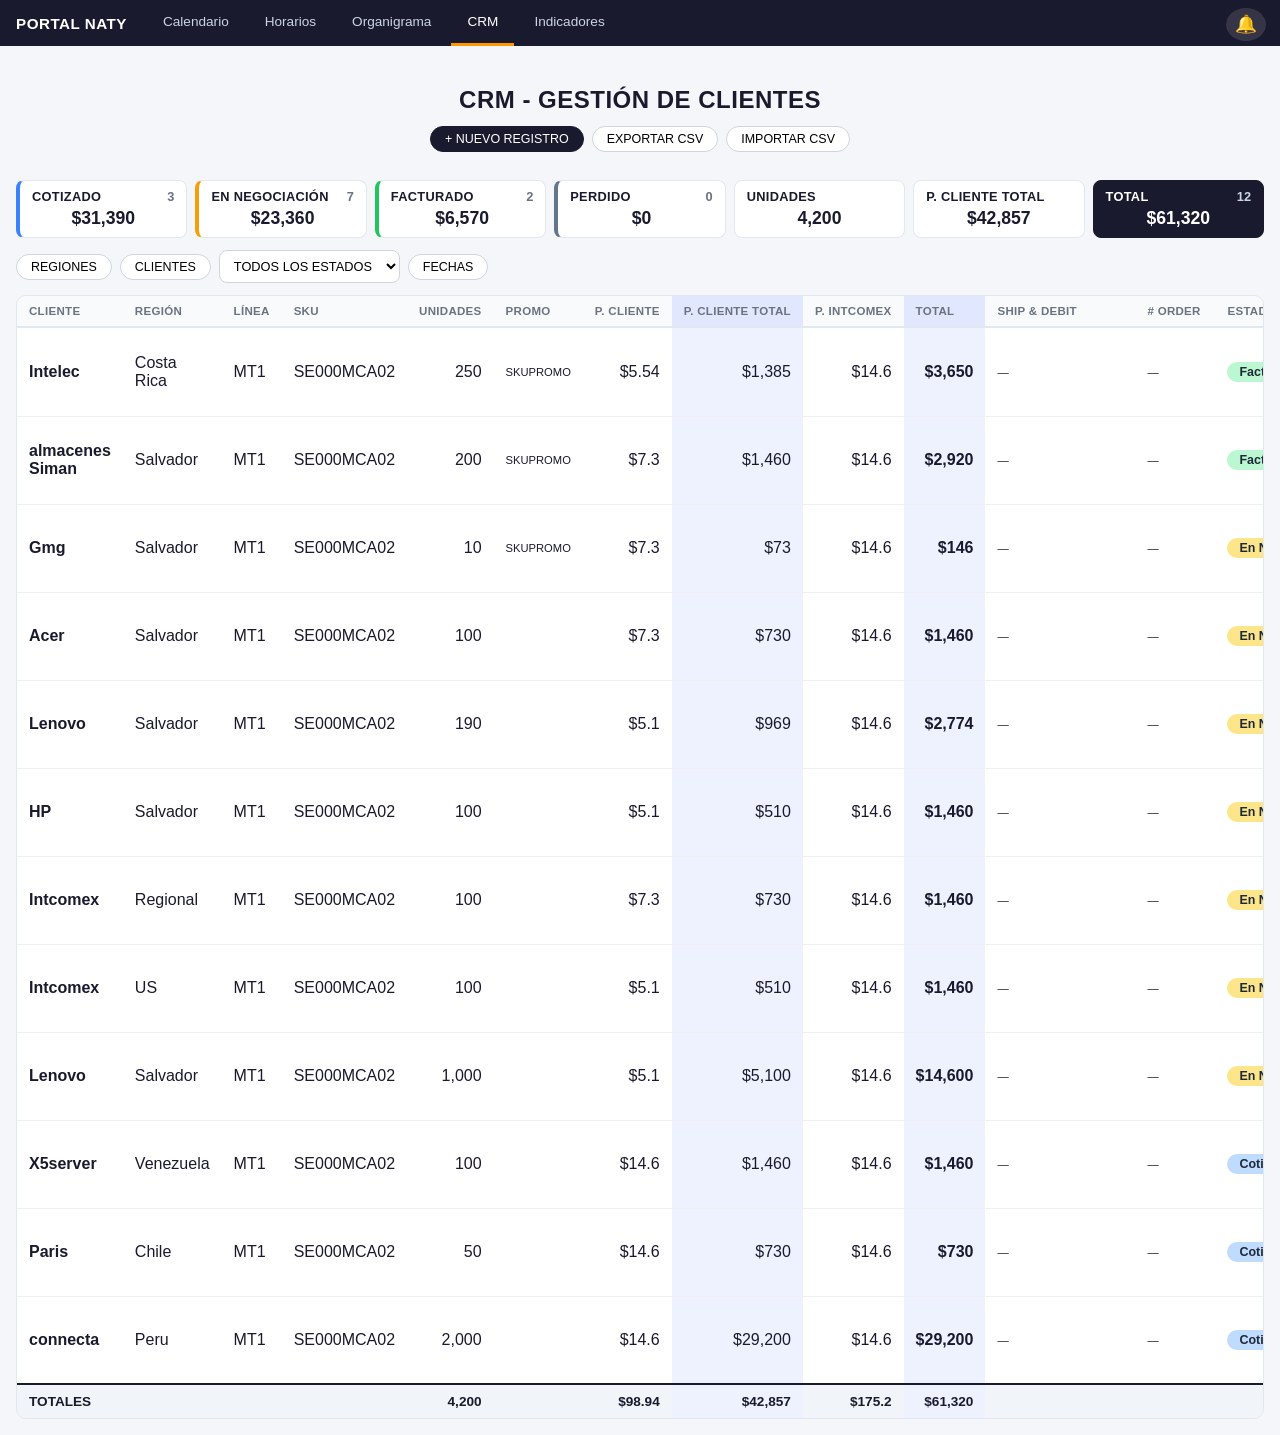
==== crm.html @ 116bc4ce "style: fuentes 0.7rem en columnas Ship and Debit, Order, Promo y fechas del CRM" ====
<!DOCTYPE html>
<html lang="es">
<head>
    <meta charset="UTF-8">
    <meta name="viewport" content="width=device-width, initial-scale=1.0">
    <title>CRM - Clientes</title>
    <link rel="stylesheet" href="css/styles.css?v=15">
</head>
<body>
    <nav id="menu" class="menu-superior"></nav>
    <div class="container-full">
        <header>
            <h1>CRM - GESTIÓN DE CLIENTES</h1>
            <div class="crm-acciones">
                <button id="crm-nuevo" class="filtro-btn crm-btn-primary">+ NUEVO REGISTRO</button>
                <button id="crm-export" class="filtro-btn">EXPORTAR CSV</button>
                <button id="crm-import-btn" class="filtro-btn">IMPORTAR CSV</button>
                <input type="file" id="crm-import-file" accept=".csv" style="display:none">
            </div>
        </header>

        <div id="crm-resumen" class="crm-resumen"></div>

        <div class="crm-filtros">
            <div class="crm-multi-wrap">
                <button id="filtro-region-btn" class="filtro-btn">REGIONES <span id="filtro-region-badge" class="crm-fechas-badge" style="display:none"></span></button>
                <div id="filtro-region-popup" class="crm-multi-popup" style="display:none"></div>
            </div>
            <div class="crm-multi-wrap">
                <button id="filtro-cliente-btn" class="filtro-btn">CLIENTES <span id="filtro-cliente-badge" class="crm-fechas-badge" style="display:none"></span></button>
                <div id="filtro-cliente-popup" class="crm-multi-popup" style="display:none"></div>
            </div>
            <select id="filtro-estado"><option value="">TODOS LOS ESTADOS</option></select>
            <div class="crm-fechas-wrap">
                <button id="crm-fechas-btn" class="filtro-btn">FECHAS <span id="crm-fechas-badge" class="crm-fechas-badge" style="display:none"></span></button>
                <div id="crm-fechas-popup" class="crm-fechas-popup" style="display:none">
                    <div class="crm-rango">
                        <span class="crm-rango-nombre">F. Est. Cierre</span>
                        <div class="crm-rango-campos">
                            <input type="date" id="filtro-fe-desde"><span class="crm-rango-sep">→</span><input type="date" id="filtro-fe-hasta">
                        </div>
                    </div>
                    <div class="crm-rango">
                        <span class="crm-rango-nombre">F. Registro</span>
                        <div class="crm-rango-campos">
                            <input type="date" id="filtro-fr-desde"><span class="crm-rango-sep">→</span><input type="date" id="filtro-fr-hasta">
                        </div>
                    </div>
                    <div class="crm-rango">
                        <span class="crm-rango-nombre">F. Últ. Estado</span>
                        <div class="crm-rango-campos">
                            <input type="date" id="filtro-fs-desde"><span class="crm-rango-sep">→</span><input type="date" id="filtro-fs-hasta">
                        </div>
                    </div>
                    <div class="crm-fechas-acciones">
                        <button id="crm-fechas-limpiar" class="filtro-btn">LIMPIAR</button>
                    </div>
                </div>
            </div>
        </div>

        <main class="calendario">
            <div class="crm-tabla-wrap">
                <table id="crm-tabla" class="crm-tabla">
                    <thead>
                        <tr>
                            <th>Cliente</th>
                            <th>Región</th>
                            <th>Línea</th>
                            <th>SKU</th>
                            <th>Unidades</th>
                            <th>Promo</th>
                            <th>P. Cliente</th>
                            <th class="crm-col-total">P. Cliente Total</th>
                            <th>P. Intcomex</th>
                            <th class="crm-col-total">Total</th>
                            <th>Ship &amp; Debit</th>
                            <th># Order</th>
                            <th>Estado</th>
                            <th>Obs.</th>
                            <th></th>
                            <th>F. Est. Cierre</th>
                            <th>F. Registro</th>
                            <th>F. Últ. Estado</th>
                        </tr>
                    </thead>
                    <tbody id="crm-tbody"></tbody>
                    <tfoot id="crm-tfoot"></tfoot>
                </table>
                <div id="crm-vacio" class="sin-feriados" style="display:none">No hay registros.</div>
            </div>
        </main>
    </div>

    <div class="crm-bell-wrap">
        <button id="crm-bell" class="crm-bell" title="Notificaciones del calendario">&#128276; <span id="crm-bell-badge" class="crm-fechas-badge" style="display:none"></span></button>
        <div id="crm-bell-popup" class="crm-bell-popup" style="display:none">
            <div class="crm-bell-titulo">NOTAS DEL CALENDARIO</div>
            <div id="crm-bell-list" class="crm-bell-list"></div>
        </div>
    </div>

    <div id="crm-obs-popup" class="crm-obs-popup" style="display:none">
        <div class="crm-obs-popup-box">
            <div class="nota-panel-header">
                <span id="crm-obs-titulo" class="nota-fecha"></span>
                <button id="crm-obs-cerrar" class="filtro-btn">✕</button>
            </div>
            <div id="crm-obs-texto" class="crm-obs-texto"></div>
        </div>
    </div>


    <div id="crm-modal" class="crm-modal" style="display:none">
        <div class="crm-modal-box">
            <h2 id="crm-modal-titulo">NUEVO REGISTRO</h2>
            <form id="crm-form">
                <div class="crm-form-grid">
                    <label>Cliente (Canal)
                        <input type="text" id="f-canal" required list="lista-canales">
                        <datalist id="lista-canales"></datalist>
                    </label>
                    <label>Región
                        <input type="text" id="f-region" list="lista-regiones">
                        <datalist id="lista-regiones"></datalist>
                    </label>
                    <label>Línea
                        <input type="text" id="f-linea" list="lista-lineas">
                        <datalist id="lista-lineas"></datalist>
                    </label>
                    <label>SKU
                        <input type="text" id="f-sku" list="lista-skus">
                        <datalist id="lista-skus"></datalist>
                    </label>
                    <label>Unidades
                        <input type="number" id="f-unidades" min="0" step="1" value="0">
                    </label>
                    <label>Promo (forecast)
                        <input type="text" id="f-promo">
                    </label>
                    <label>SKU Promo
                        <input type="text" id="f-skuPromo">
                    </label>
                    <label>Precio Cliente
                        <input type="number" id="f-precioCliente" min="0" step="0.01" value="0">
                    </label>
                    <label>Precio Intcomex
                        <input type="number" id="f-precioIntcomex" min="0" step="0.01" value="0">
                    </label>
                    <label># Order (alfanumérico, 12 car. máx.)
                        <input type="text" id="f-order" maxlength="12" placeholder="ABC123456789">
                    </label>
                    <label>Fecha Estimada Cierre
                        <input type="date" id="f-fecha">
                    </label>
                    <label>Estado
                        <select id="f-estado"></select>
                    </label>
                    <label>Total (automático)
                        <input type="text" id="f-total" readonly>
                    </label>
                    <label>Fecha de Registro (automático)
                        <input type="text" id="f-fechaRegistro" readonly>
                    </label>
                    <label>Fecha de Último Estado (automático)
                        <input type="text" id="f-fechaEstado" readonly>
                    </label>
                </div>
                <label>Ship and Debit
                    <textarea id="f-ship" rows="3" maxlength="80" placeholder="12345, 67890, ..."></textarea>
                </label>
                <label>Observaciones
                    <textarea id="f-obs" rows="4"></textarea>
                </label>
                <div class="crm-modal-acciones">
                    <button type="button" id="crm-cancelar" class="filtro-btn">CANCELAR</button>
                    <button type="submit" class="filtro-btn crm-btn-primary">GUARDAR</button>
                </div>
            </form>
        </div>
    </div>

    <script src="js/crm.js?v=15"></script>
    <script src="js/nav.js?v=15"></script>
</body>
</html>
---- css/styles.css ----
* {
    margin: 0;
    padding: 0;
    box-sizing: border-box;
}

body {
    font-family: -apple-system, BlinkMacSystemFont, "Segoe UI", Roboto, sans-serif;
    background: #f4f6f9;
    color: #1a1a2e;
    min-height: 100vh;
}

.menu-superior {
    display: flex;
    align-items: center;
    gap: 4px;
    background: #1a1a2e;
    padding: 0 16px;
    position: sticky;
    top: 0;
    z-index: 50;
    flex-wrap: wrap;
}

.menu-marca {
    color: #fff;
    font-weight: 700;
    font-size: 0.95rem;
    margin-right: 16px;
    letter-spacing: 0.5px;
}

.menu-link {
    color: #cbd5e1;
    text-decoration: none;
    padding: 14px 16px;
    font-size: 0.85rem;
    font-weight: 500;
    border-bottom: 3px solid transparent;
    transition: color 0.15s;
}

.menu-link:hover {
    color: #fff;
}

.menu-link.active {
    color: #fff;
    border-bottom-color: #FF9800;
}

.org {
    display: flex;
    flex-direction: column;
    align-items: center;
    padding: 24px 0;
}

.org-top {
    display: flex;
    flex-direction: column;
    align-items: center;
}

.org-columns-wrap {
    width: 100%;
    overflow-x: auto;
}

.org-columns {
    display: flex;
    align-items: flex-start;
    gap: 24px;
    padding: 0 16px 16px;
    width: max-content;
    min-width: 100%;
}

.org-column {
    display: flex;
    flex-direction: column;
    align-items: center;
    position: relative;
}

.org-flotante {
    position: absolute;
    top: -150px;
    left: 50%;
    transform: translateX(-50%);
    z-index: 6;
}

.org-flotante .org-card {
    box-shadow: 0 10px 20px rgba(0,0,0,0.18);
    border: 1px solid #cbd5e1;
}

.org-branch {
    display: flex;
    flex-direction: column;
    align-items: center;
}

.org-line-v {
    width: 2px;
    height: 34px;
    background: #9aa4b2;
}

.org-children {
    display: flex;
    justify-content: center;
    align-items: flex-start;
    gap: 24px;
    position: relative;
    flex-wrap: wrap;
}

.org-card {
    background: #fff;
    border: 1px solid #e2e8f0;
    border-left: 4px solid #94a3b8;
    border-radius: 8px;
    padding: 10px 14px;
    text-align: center;
    width: 230px;
    min-height: 96px;
    display: flex;
    flex-direction: column;
    justify-content: center;
    align-items: center;
    box-shadow: 0 2px 8px rgba(0,0,0,0.05);
}

.org-role-0 {
    border-left-color: #334155;
    background: #f1f5f9;
}

.org-role-1 {
    border-left-color: #64748b;
    background: #f8fafc;
}

.org-role-2,
.org-role-3,
.org-role-4 {
    border-left-color: #94a3b8;
}

.org-cargo {
    font-size: 0.72rem;
    color: #6b7280;
    text-transform: uppercase;
    letter-spacing: 0.4px;
    margin-bottom: 4px;
    line-height: 1.35;
}

.org-cargo div {
    padding: 1px 0;
}

.org-nombre {
    font-size: 0.95rem;
    font-weight: 700;
    color: #1a1a2e;
}

.crm-acciones {
    display: flex;
    justify-content: center;
    gap: 8px;
    margin-top: 12px;
    flex-wrap: wrap;
}

.crm-btn-primary {
    background: #1a1a2e !important;
    color: #fff !important;
    border-color: #1a1a2e !important;
}

.crm-btn-primary:hover {
    background: #2d2d4e !important;
}

.crm-resumen {
    display: grid;
    grid-template-columns: repeat(auto-fit, minmax(130px, 1fr));
    gap: 8px;
    margin: 12px 0;
}

.crm-resumen-item {
    background: #fff;
    border: 1px solid #e2e8f0;
    border-radius: 8px;
    padding: 8px 12px;
    text-align: center;
}

.crm-resumen-fila1 {
    display: flex;
    justify-content: space-between;
    align-items: baseline;
    gap: 8px;
    margin-bottom: 4px;
}

.crm-resumen-nombre {
    font-size: 0.8rem;
    font-weight: 700;
    text-transform: uppercase;
    letter-spacing: 0.3px;
    color: #1a1a2e;
}

.crm-resumen-cant {
    font-size: 0.8rem;
    font-weight: 600;
    color: #6b7280;
}

.crm-resumen-valor {
    font-size: 1.1rem;
    font-weight: 700;
    color: #1a1a2e;
}

.crm-resumen-total-item {
    background: #1a1a2e;
    color: #fff;
    border-color: #1a1a2e;
}

.crm-resumen-total-item .crm-resumen-nombre,
.crm-resumen-total-item .crm-resumen-valor {
    color: #fff;
}

.crm-resumen-total-item .crm-resumen-cant {
    color: #cbd5e1;
}

.crm-filtros {
    display: flex;
    align-items: center;
    gap: 8px;
    flex-wrap: wrap;
    margin: 10px 0;
}

.crm-filtros select {
    min-width: 150px;
    padding: 7px 10px;
    border: 1px solid #d0d5dd;
    border-radius: 8px;
    font-size: 0.8rem;
    background: #fff;
}

.crm-fechas-wrap {
    position: relative;
    display: inline-block;
}

.crm-fechas-badge {
    background: #FF9800;
    color: #fff;
    border-radius: 50%;
    font-size: 0.62rem;
    padding: 1px 5px;
    margin-left: 4px;
    vertical-align: middle;
}

.crm-fechas-popup {
    position: absolute;
    top: calc(100% + 6px);
    right: 0;
    z-index: 40;
    background: #fff;
    border: 1px solid #e2e8f0;
    border-radius: 10px;
    box-shadow: 0 10px 30px rgba(0,0,0,0.15);
    padding: 14px 16px;
    display: flex;
    flex-direction: column;
    gap: 12px;
    min-width: 420px;
}

.crm-fechas-acciones {
    display: flex;
    justify-content: flex-end;
    margin-top: 4px;
}

.crm-rango {
    display: flex;
    flex-direction: column;
    gap: 5px;
    font-size: 0.75rem;
}

.crm-rango-nombre {
    font-weight: 600;
    color: #374151;
    font-size: 0.78rem;
}

.crm-rango-campos {
    display: flex;
    align-items: center;
    gap: 6px;
}

.crm-rango-campos input[type="date"] {
    flex: 1;
    padding: 6px 8px;
    border: 1px solid #d0d5dd;
    border-radius: 8px;
    font-size: 0.8rem;
    background: #fff;
}

.crm-rango-sep {
    color: #9aa4b2;
}

.crm-tabla-wrap {
    overflow-x: auto;
    background: #fff;
    border: 1px solid #e2e8f0;
    border-radius: 10px;
    margin-top: 8px;
}

.crm-tabla {
    width: 100%;
    border-collapse: collapse;
    font-size: 1rem;
    min-width: 1150px;
}

.crm-tabla th {
    text-align: left;
    padding: 9px 12px;
    background: #f8fafc;
    border-bottom: 2px solid #e2e8f0;
    font-size: 0.72rem;
    text-transform: uppercase;
    letter-spacing: 0.3px;
    color: #6b7280;
    white-space: nowrap;
}

.crm-tabla td {
    padding: 9px 12px;
    border-bottom: 1px solid #f0f0f0;
    vertical-align: middle;
}

.crm-tabla tr:last-child td {
    border-bottom: none;
}

.crm-tabla tr:hover td {
    background: #f8fafc;
}

.crm-tabla th.crm-col-total,
.crm-tabla td.crm-col-total {
    background: #eef2ff;
}

.crm-tabla tr:hover td.crm-col-total {
    background: #e2e8ff;
}

.crm-tabla th.crm-col-total {
    background: #e0e7ff;
}

.crm-total-fila td {
    background: #f1f5f9;
    border-top: 2px solid #1a1a2e;
    font-size: 0.85rem;
    font-weight: 700;
}

.crm-num {
    text-align: right;
    white-space: nowrap;
}

.crm-fecha {
    font-size: 0.7rem;
    white-space: nowrap;
}

.crm-ship {
    min-width: 150px;
    white-space: normal;
    word-break: break-word;
    font-size: 0.7rem;
}

.crm-order {
    min-width: 80px;
    white-space: normal;
    word-break: break-word;
    font-size: 0.7rem;
}

.crm-estado {
    display: inline-block;
    color: #1f2937;
    border-radius: 12px;
    padding: 3px 12px;
    font-size: 0.78rem;
    font-weight: 600;
    white-space: nowrap;
}

.crm-obs-btn {
    border: 1px solid #d0d5dd;
    border-radius: 6px;
    padding: 4px 14px;
    font-size: 0.78rem;
    font-weight: 600;
    cursor: pointer;
}

.crm-obs-tiene {
    background: #dbeafe;
    color: #1e40af;
    border-color: #93c5fd;
}

.crm-obs-vacio {
    background: #f1f5f9;
    color: #94a3b8;
    border-color: #e2e8f0;
}

.crm-icono {
    background: none;
    border: none;
    cursor: pointer;
    font-size: 1.05rem;
    padding: 2px 6px;
    border-radius: 6px;
    transition: background 0.15s;
}

.crm-icono:hover {
    background: #e8eaed;
}

.crm-acciones {
    white-space: nowrap;
}

.crm-multi-wrap {
    position: relative;
    display: inline-block;
}

.crm-multi-popup {
    position: absolute;
    top: calc(100% + 6px);
    left: 0;
    z-index: 40;
    background: #fff;
    border: 1px solid #e2e8f0;
    border-radius: 10px;
    box-shadow: 0 10px 30px rgba(0,0,0,0.15);
    padding: 10px;
    max-height: 260px;
    overflow-y: auto;
    min-width: 200px;
}

.crm-multi-opcion {
    display: block;
    padding: 5px 6px;
    font-size: 0.85rem;
    cursor: pointer;
    border-radius: 6px;
}

.crm-multi-opcion:hover {
    background: #f1f5f9;
}

.crm-multi-opcion input {
    margin-right: 6px;
}

.crm-bell-wrap {
    position: fixed;
    top: 8px;
    right: 14px;
    z-index: 80;
}

.crm-bell {
    background: rgba(255,255,255,0.12);
    border: none;
    border-radius: 50%;
    font-size: 1.1rem;
    padding: 6px 9px;
    cursor: pointer;
    color: #fff;
    position: relative;
}

.crm-bell:hover {
    background: rgba(255,255,255,0.25);
}

.crm-bell .crm-fechas-badge {
    position: absolute;
    top: -4px;
    right: -4px;
}

.crm-bell-popup {
    position: absolute;
    top: calc(100% + 8px);
    right: 0;
    z-index: 80;
    background: #fff;
    border: 1px solid #e2e8f0;
    border-radius: 10px;
    box-shadow: 0 12px 32px rgba(0,0,0,0.2);
    width: 340px;
    padding: 12px;
}

.crm-bell-titulo {
    font-size: 0.75rem;
    font-weight: 700;
    letter-spacing: 0.5px;
    color: #6b7280;
    margin-bottom: 8px;
}

.crm-bell-list {
    max-height: 320px;
    overflow-y: auto;
}

.bell-item {
    padding: 7px 6px;
    border-bottom: 1px solid #f0f0f0;
    font-size: 0.85rem;
}

.bell-item:last-child {
    border-bottom: none;
}

.bell-dia {
    font-weight: 600;
    text-transform: capitalize;
    margin-bottom: 2px;
}

.bell-nota {
    color: inherit;
    line-height: 1.35;
}

.bell-dia-pasado {
    color: #9aa4b2;
}

.bell-dia-hoy {
    color: #16a34a;
}

.bell-dia-futuro {
    color: #2563eb;
}

.crm-obs-popup {
    position: fixed;
    inset: 0;
    background: rgba(15, 23, 42, 0.45);
    display: flex;
    align-items: center;
    justify-content: center;
    z-index: 100;
    padding: 16px;
}

.crm-obs-popup-box {
    background: #fff;
    border-radius: 12px;
    padding: 18px 22px;
    width: 100%;
    max-width: 520px;
    box-shadow: 0 20px 50px rgba(0,0,0,0.25);
}

.crm-obs-texto {
    font-size: 1rem;
    line-height: 1.5;
    color: #1a1a2e;
    white-space: pre-wrap;
    word-break: break-word;
}

.crm-notas {
    background: #fff;
    border: 1px solid #e2e8f0;
    border-radius: 10px;
    padding: 14px 16px;
    margin-top: 16px;
}

.crm-notas h2 {
    font-size: 0.9rem;
    margin-bottom: 8px;
}

.crm-notas textarea {
    width: 100%;
    border: 1px solid #d0d5dd;
    border-radius: 8px;
    padding: 10px;
    font-family: inherit;
    font-size: 0.85rem;
    resize: vertical;
}

.crm-notas-pie {
    display: flex;
    justify-content: space-between;
    align-items: center;
    margin-top: 8px;
}

.crm-modal {
    position: fixed;
    inset: 0;
    background: rgba(15, 23, 42, 0.5);
    display: flex;
    align-items: center;
    justify-content: center;
    z-index: 100;
    padding: 16px;
}

.crm-modal-box {
    background: #fff;
    border-radius: 12px;
    padding: 20px 24px;
    width: 100%;
    max-width: 912px;
    max-height: 90vh;
    overflow-y: auto;
    box-shadow: 0 20px 50px rgba(0,0,0,0.25);
}

.crm-modal-box h2 {
    font-size: 1.1rem;
    margin-bottom: 14px;
}

.crm-form-grid {
    display: grid;
    grid-template-columns: repeat(3, 1fr);
    gap: 12px;
}

.crm-form-grid label {
    display: flex;
    flex-direction: column;
    font-size: 0.72rem;
    color: #6b7280;
    gap: 4px;
}

.crm-form-grid input,
.crm-form-grid select,
.crm-modal-box > label textarea {
    padding: 7px 10px;
    border: 1px solid #d0d5dd;
    border-radius: 8px;
    font-size: 0.85rem;
    font-family: inherit;
    background: #fff;
}

.crm-modal-box > label {
    display: flex;
    flex-direction: column;
    font-size: 0.72rem;
    color: #6b7280;
    gap: 4px;
    margin-top: 12px;
}

.crm-modal-box > label textarea {
    resize: vertical;
    line-height: 1.5;
    width: 100%;
    box-sizing: border-box;
}

.crm-modal-box > label textarea#f-ship {
    min-height: 70px;
}

.crm-modal-box > label textarea#f-obs {
    min-height: 90px;
    margin-bottom: 4px;
}

.crm-modal-acciones {
    display: flex;
    justify-content: flex-end;
    gap: 8px;
    margin-top: 16px;
}

@media (max-width: 700px) {
    .crm-form-grid {
        grid-template-columns: 1fr;
    }
}

.container {
    max-width: 1200px;
    margin: 0 auto;
    padding: 16px;
}

.container-full {
    width: 100%;
    padding: 16px;
}

header {
    text-align: center;
    padding: 24px 0 16px;
}

header h1 {
    font-size: 1.5rem;
    font-weight: 700;
    letter-spacing: 0.5px;
    color: #1a1a2e;
}

.nav-periodo {
    display: flex;
    align-items: center;
    justify-content: center;
    gap: 16px;
    margin: 12px 0;
}

.nav-periodo button {
    background: #fff;
    border: 1px solid #d0d5dd;
    border-radius: 8px;
    padding: 6px 14px;
    font-size: 1rem;
    cursor: pointer;
    transition: background 0.15s;
}

.nav-periodo button:hover {
    background: #e8eaed;
}

.print-btn {
    font-size: 0.8rem !important;
    padding: 6px 12px !important;
    background: #1a1a2e !important;
    color: #fff !important;
    border-color: #1a1a2e !important;
    margin-left: 8px;
}

.print-btn:hover {
    background: #2d2d4e !important;
}

.nav-link {
    display: inline-block;
    text-decoration: none;
    font-size: 0.8rem;
    padding: 6px 12px;
    background: #1a1a2e;
    color: #fff;
    border: 1px solid #1a1a2e;
    border-radius: 8px;
    margin-left: 8px;
    transition: background 0.15s;
}

.nav-link:hover {
    background: #2d2d4e;
}

.hora-container {
    max-width: 1000px;
    margin: 0 auto;
    padding: 16px;
}

.hora-container h1 {
    text-align: center;
    font-size: 1.4rem;
    margin-bottom: 4px;
}

.hora-sub {
    text-align: center;
    color: #6b7280;
    font-size: 0.85rem;
    margin-bottom: 16px;
}

.hora-volver {
    text-align: center;
    margin-bottom: 16px;
}

.hora-grid {
    display: grid;
    grid-template-columns: 1fr 1fr;
    gap: 20px;
}

.hora-tabla {
    background: #fff;
    border-radius: 10px;
    padding: 16px;
    border: 1px solid #e2e8f0;
}

.hora-tabla h2 {
    text-align: center;
    font-size: 1rem;
    margin-bottom: 10px;
}

.hora-tabla table {
    width: 100%;
    border-collapse: collapse;
    font-size: 0.85rem;
}

.hora-tabla th {
    text-align: left;
    padding: 6px 8px;
    border-bottom: 2px solid #e2e8f0;
    color: #6b7280;
    font-size: 0.75rem;
    text-transform: uppercase;
    letter-spacing: 0.3px;
}

.hora-tabla td {
    padding: 7px 8px;
    border-bottom: 1px solid #f0f0f0;
}

.hora-tabla tr:last-child td {
    border-bottom: none;
}

.hora-dot {
    width: 10px;
    height: 10px;
    border-radius: 50%;
    display: inline-block;
    margin-right: 6px;
}

.diff-same {
    color: #6b7280;
    font-weight: 600;
}

.diff-mas {
    color: #D32F2F;
    font-weight: 600;
}

.diff-menos {
    color: #2196F3;
    font-weight: 600;
}

.nota {
    font-size: 0.75rem;
    color: #8b95a5;
}

.hora-ahora {
    font-variant-numeric: tabular-nums;
    font-weight: 600;
}

.hora-utc {
    font-size: 0.72rem;
    color: #8b95a5;
}

@media (max-width: 700px) {
    .hora-grid {
        grid-template-columns: 1fr;
    }
}

.vista-toggle {
    display: flex;
    justify-content: center;
    gap: 4px;
    margin: 8px 0;
}

.vista-btn {
    background: #fff;
    border: 1px solid #d0d5dd;
    border-radius: 8px;
    padding: 4px 16px;
    font-size: 0.78rem;
    font-weight: 600;
    cursor: pointer;
    transition: all 0.15s;
}

.vista-btn.active {
    background: #1a1a2e;
    color: #fff;
    border-color: #1a1a2e;
}

.vista-btn:hover:not(.active) {
    background: #e8eaed;
}

.bimestre-grid {
    display: grid;
    grid-template-columns: 1fr 1fr;
    gap: 16px;
}

.bimestre-grid .mes-block .dia {
    min-height: 52px;
}

.bimestre-grid .mes-block .dia-numero {
    font-size: 0.75rem;
}

.bimestre-grid .mes-block .indicador {
    width: 7px;
    height: 7px;
}

.semestre-grid {
    display: grid;
    grid-template-columns: repeat(3, 1fr);
    gap: 12px;
}

.mes-block {
    background: #fff;
    border-radius: 8px;
    padding: 8px;
    border: 1px solid #e2e8f0;
}

.mes-block .mes-header {
    font-size: 0.85rem;
    padding: 4px 0;
}

.mes-block .dias-semana {
    font-size: 0.6rem;
    padding: 2px 0;
}

.mes-block .dias-grid {
    gap: 1px;
}

.mes-block .dia {
    min-height: 36px;
    padding: 2px;
    border-radius: 4px;
}

.mes-block .dia-numero {
    font-size: 0.65rem;
}

.mes-block .indicador {
    width: 5px;
    height: 5px;
}

.mes-block .tooltip {
    font-size: 0.7rem;
    min-width: 160px;
    padding: 10px 12px;
}

.mes-block .tooltip-fecha {
    font-size: 0.72rem;
}

.leyenda {
    display: flex;
    flex-wrap: wrap;
    justify-content: center;
    gap: 6px 14px;
    padding: 8px 0 4px;
    font-size: 0.8rem;
}

.leyenda-item {
    display: inline-flex;
    align-items: center;
    gap: 5px;
}

.leyenda-dot {
    width: 10px;
    height: 10px;
    border-radius: 50%;
    display: inline-block;
}

.filtros {
    display: flex;
    flex-wrap: wrap;
    justify-content: center;
    gap: 6px;
    padding: 8px 0;
}

.filtro-btn {
    border: 1px solid #d0d5dd;
    background: #fff;
    border-radius: 20px;
    padding: 5px 14px;
    font-size: 0.78rem;
    cursor: pointer;
    transition: all 0.15s;
    white-space: nowrap;
}

.filtro-btn:hover {
    background: #e8eaed;
}

.filtro-btn.active {
    background: #1a1a2e;
    color: #fff;
    border-color: #1a1a2e;
}

.calendario {
    margin-top: 12px;
}

.mes-header {
    text-align: center;
    font-size: 1.05rem;
    font-weight: 600;
    padding: 10px 0 6px;
    color: #1a1a2e;
}

.dias-semana {
    display: grid;
    grid-template-columns: repeat(7, 1fr);
    text-align: center;
    font-size: 0.72rem;
    font-weight: 600;
    color: #6b7280;
    text-transform: uppercase;
    letter-spacing: 0.3px;
    padding: 4px 0;
}

.dias-grid {
    display: grid;
    grid-template-columns: repeat(7, 1fr);
    gap: 2px;
}

.dia {
    background: #fff;
    border-radius: 6px;
    min-height: 96px;
    padding: 4px;
    display: flex;
    flex-direction: column;
    align-items: center;
    border: 1px solid transparent;
    transition: border-color 0.1s;
    cursor: default;
    position: relative;
}

.dia:hover {
    border-color: #cbd5e1;
}

.dia.vacio {
    background: transparent;
    min-height: 0;
}

.dia-numero {
    font-size: 0.78rem;
    font-weight: 500;
    color: #374151;
    align-self: flex-start;
}

.dia-otro-mes .dia-numero {
    color: #b0b7c3;
}

.indicadores {
    display: flex;
    flex-wrap: wrap;
    justify-content: center;
    gap: 2px;
    margin-top: 3px;
}

.indicador {
    width: 8px;
    height: 8px;
    border-radius: 50%;
    display: inline-block;
    cursor: help;
}

.dia.tiene-feriado {
    cursor: pointer;
}

.dia.tiene-feriado .dia-numero {
    font-weight: 700;
}

.nota-texto-celda {
    font-size: 0.62rem;
    line-height: 1.25;
    color: #92400e;
    background: #fef3c7;
    border-radius: 3px;
    padding: 2px 5px;
    margin-top: 3px;
    width: 100%;
    display: -webkit-box;
    -webkit-line-clamp: 3;
    -webkit-box-orient: vertical;
    overflow: hidden;
    word-break: break-word;
    text-align: left;
}

.nota-panel {
    position: fixed;
    inset: 0;
    background: rgba(15, 23, 42, 0.45);
    display: flex;
    align-items: center;
    justify-content: center;
    z-index: 100;
    padding: 16px;
}

.nota-panel-box {
    background: #fff;
    border-radius: 12px;
    padding: 18px 22px;
    width: 100%;
    max-width: 460px;
    box-shadow: 0 20px 50px rgba(0,0,0,0.25);
}

.nota-panel-header {
    display: flex;
    justify-content: space-between;
    align-items: center;
    margin-bottom: 10px;
}

.nota-fecha {
    font-weight: 700;
    font-size: 1rem;
}

.nota-feriados {
    background: #f8fafc;
    border: 1px solid #e2e8f0;
    border-radius: 8px;
    padding: 10px 12px;
    margin-bottom: 12px;
}

.nota-feriado {
    display: flex;
    align-items: flex-start;
    gap: 8px;
    padding: 4px 0;
}

.nota-dot {
    width: 10px;
    height: 10px;
    border-radius: 50%;
    flex-shrink: 0;
    margin-top: 3px;
}

.nota-feriado-pais {
    font-weight: 600;
    font-size: 0.82rem;
}

.nota-feriado-nombre {
    font-size: 0.78rem;
    color: #374151;
}

.nota-sin {
    color: #8b95a5;
    font-size: 0.82rem;
}

.nota-label {
    font-size: 0.78rem;
    font-weight: 600;
    color: #374151;
    display: block;
    margin-bottom: 6px;
}

.nota-panel-box textarea {
    width: 100%;
    border: 1px solid #d0d5dd;
    border-radius: 8px;
    padding: 10px;
    font-family: inherit;
    font-size: 0.88rem;
    resize: vertical;
}

.nota-panel-acciones {
    display: flex;
    justify-content: flex-end;
    align-items: center;
    gap: 8px;
    margin-top: 12px;
}

.nota-panel-acciones .nota {
    margin-right: auto;
}

.tooltip {
    display: none;
    position: absolute;
    z-index: 10;
    top: 100%;
    left: 50%;
    transform: translateX(-50%);
    background: #fff;
    border: 1px solid #e2e8f0;
    border-radius: 10px;
    box-shadow: 0 8px 24px rgba(0,0,0,0.12);
    padding: 14px 16px;
    min-width: 200px;
    font-size: 0.82rem;
    margin-top: 4px;
}

.tooltip.show {
    display: block;
}

.tooltip-fecha {
    font-weight: 700;
    font-size: 0.85rem;
    margin-bottom: 8px;
    color: #1a1a2e;
}

.tooltip-feriado {
    display: flex;
    align-items: flex-start;
    gap: 6px;
    padding: 4px 0;
    border-bottom: 1px solid #f0f0f0;
}

.tooltip-feriado:last-child {
    border-bottom: none;
}

.tooltip-dot {
    width: 10px;
    height: 10px;
    border-radius: 50%;
    flex-shrink: 0;
    margin-top: 3px;
}

.tooltip-info {
    line-height: 1.4;
}

.tooltip-pais {
    font-weight: 600;
    font-size: 0.78rem;
}

.tooltip-nombre {
    color: #374151;
}

.tooltip-tipo {
    font-size: 0.7rem;
    color: #8b95a5;
}

.sin-feriados {
    text-align: center;
    color: #8b95a5;
    font-size: 0.85rem;
    padding: 8px 0;
}

.ind-bloque {
    background: #fff;
    border: 1px solid #e2e8f0;
    border-radius: 8px;
    padding: 16px;
    margin: 16px 0;
}

.ind-bloque h2 {
    margin: 0 0 12px;
    font-size: 1rem;
    color: #1a1a2e;
    border-bottom: 2px solid #e2e8f0;
    padding-bottom: 8px;
}

.ind-bloque h3 {
    margin: 0 0 8px;
    font-size: 0.9rem;
    color: #1a1a2e;
}

.ind-tabla-wrap {
    overflow-x: auto;
}

.ind-total-row td {
    background: #1a1a2e;
    color: #fff;
}

.ind-top-grid {
    display: grid;
    grid-template-columns: repeat(auto-fit, minmax(240px, 1fr));
    gap: 16px;
}

.ind-top-fila {
    display: flex;
    justify-content: space-between;
    align-items: center;
    padding: 6px 0;
    border-bottom: 1px solid #eef1f6;
    gap: 8px;
}

.ind-top-pos {
    width: 20px;
    height: 20px;
    border-radius: 50%;
    background: #eef1f6;
    color: #1a1a2e;
    font-size: 0.75rem;
    font-weight: 700;
    display: inline-flex;
    align-items: center;
    justify-content: center;
}

.ind-top-nombre {
    flex: 1;
    font-size: 0.85rem;
    color: #1a1a2e;
}

.ind-top-valor {
    font-weight: 700;
    font-size: 0.85rem;
    color: #1a1a2e;
}

@media (max-width: 900px) {
    .semestre-grid {
        grid-template-columns: repeat(2, 1fr);
    }
    .bimestre-grid {
        grid-template-columns: 1fr;
    }
}

@media (max-width: 600px) {
    .container {
        padding: 8px;
    }
    header h1 {
        font-size: 1.2rem;
    }
    .dia {
        min-height: 56px;
        padding: 3px;
    }
    .dia-numero {
        font-size: 0.7rem;
    }
    .indicador {
        width: 6px;
        height: 6px;
    }
    .filtro-btn {
        font-size: 0.7rem;
        padding: 4px 10px;
    }
    .tooltip {
        left: 0;
        right: 0;
        transform: none;
    }
    .semestre-grid {
        grid-template-columns: 1fr;
        gap: 8px;
    }
    .mes-block .dia {
        min-height: 30px;
    }
}
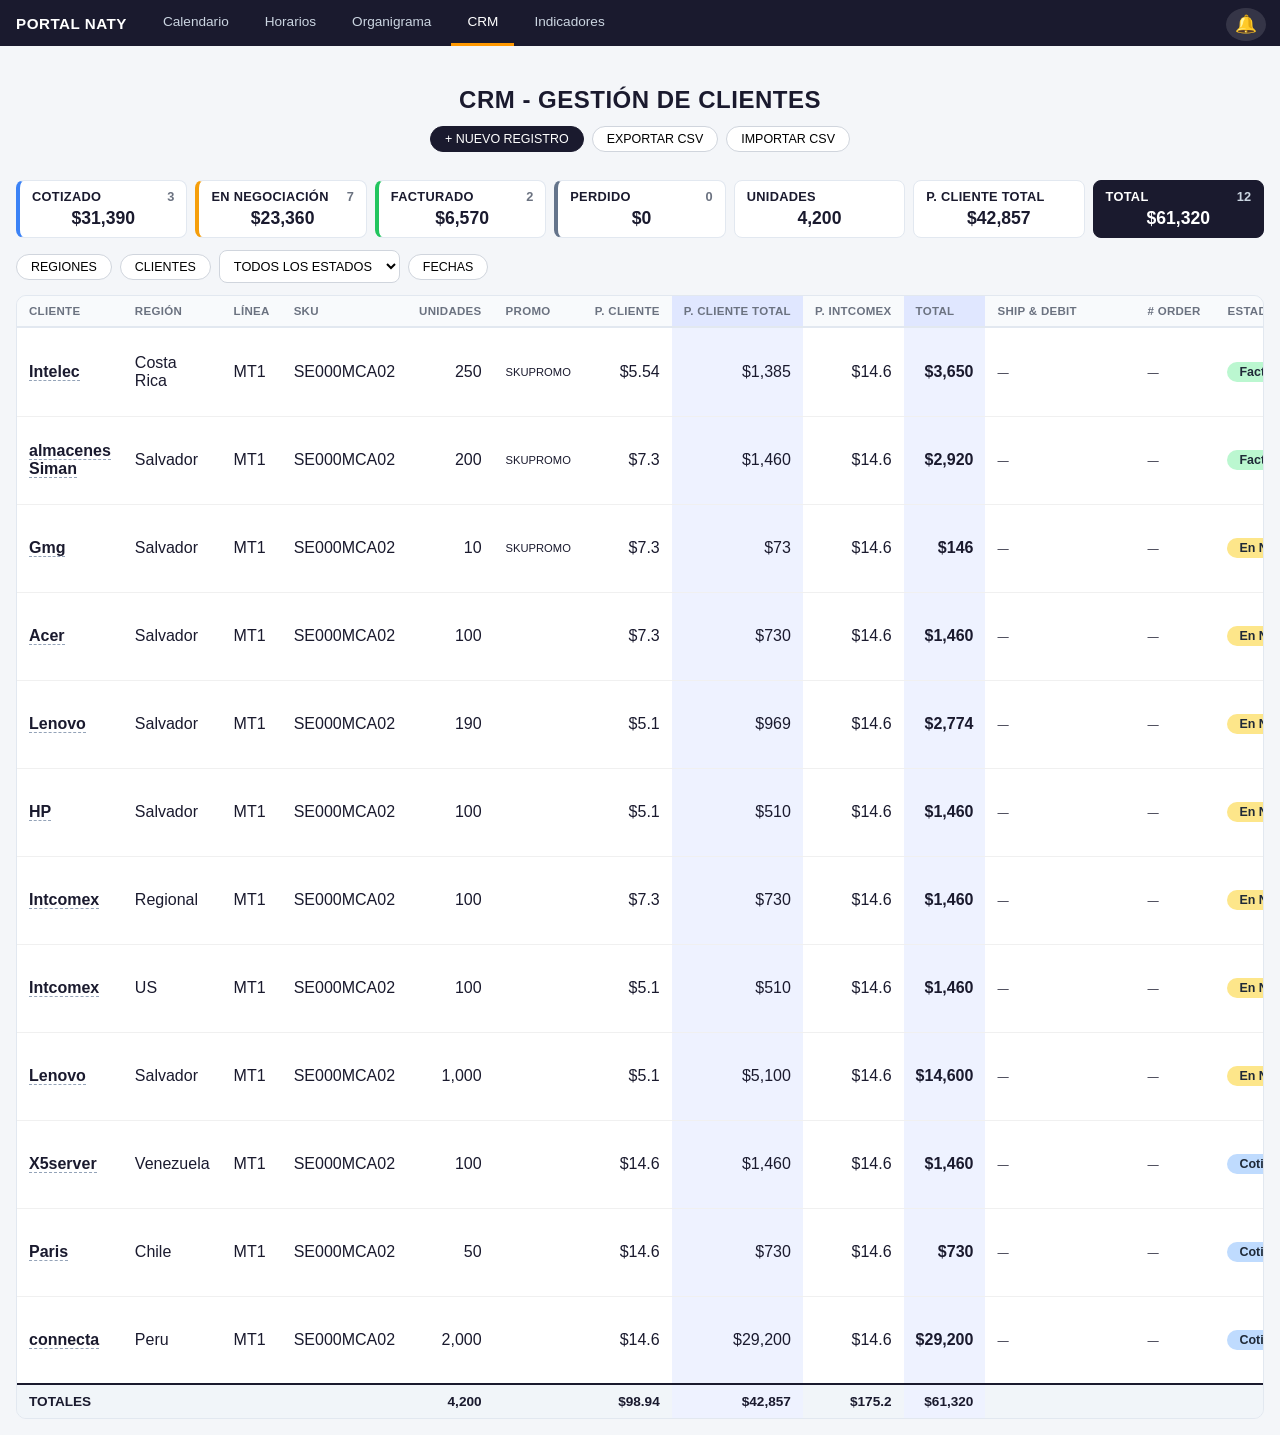
==== commit b767d09e: "feat: acciones al final de tabla, eliminar con validacion de nombre, click en nombre para editar" ====
--- a/crm.html
+++ b/crm.html
@@ -4,7 +4,7 @@
     <meta charset="UTF-8">
     <meta name="viewport" content="width=device-width, initial-scale=1.0">
     <title>CRM - Clientes</title>
-    <link rel="stylesheet" href="css/styles.css?v=15">
+    <link rel="stylesheet" href="css/styles.css?v=17">
 </head>
 <body>
     <nav id="menu" class="menu-superior"></nav>
@@ -78,10 +78,11 @@
                             <th># Order</th>
                             <th>Estado</th>
                             <th>Obs.</th>
-                            <th></th>
+                            <th>Periodo Q</th>
                             <th>F. Est. Cierre</th>
                             <th>F. Registro</th>
                             <th>F. Últ. Estado</th>
+                            <th></th>
                         </tr>
                     </thead>
                     <tbody id="crm-tbody"></tbody>
@@ -107,6 +108,21 @@
                 <button id="crm-obs-cerrar" class="filtro-btn">✕</button>
             </div>
             <div id="crm-obs-texto" class="crm-obs-texto"></div>
+        </div>
+    </div>
+
+    <div id="crm-delete-popup" class="crm-modal" style="display:none">
+        <div class="crm-modal-box" style="max-width:420px">
+            <h2>CONFIRMAR ELIMINACIÓN</h2>
+            <p style="font-size:0.85rem; color:#6b7280; margin:0 0 6px">Escriba el nombre del cliente para confirmar:</p>
+            <p id="crm-delete-name" style="font-size:1.1rem; font-weight:700; margin:0 0 10px"></p>
+            <input type="text" id="crm-delete-input" placeholder="Escriba el nombre aquí" autocomplete="off"
+                style="width:100%; box-sizing:border-box; padding:8px 10px; border:1px solid #d0d5dd; border-radius:8px; font-size:0.85rem">
+            <div class="crm-modal-acciones">
+                <button id="crm-delete-cancel" class="filtro-btn">CANCELAR</button>
+                <button id="crm-delete-confirm" class="filtro-btn" disabled
+                    style="background:#ef4444; color:#fff; border-color:#ef4444; opacity:0.5">ELIMINAR</button>
+            </div>
         </div>
     </div>
 
@@ -180,7 +196,7 @@
         </div>
     </div>
 
-    <script src="js/crm.js?v=15"></script>
-    <script src="js/nav.js?v=15"></script>
+    <script src="js/crm.js?v=17"></script>
+    <script src="js/nav.js?v=17"></script>
 </body>
 </html>
--- a/css/styles.css
+++ b/css/styles.css
@@ -424,6 +424,18 @@
     font-size: 0.78rem;
     font-weight: 600;
     white-space: nowrap;
+}
+
+.crm-link {
+    color: #1a1a2e;
+    cursor: pointer;
+    border-bottom: 1px dashed #94a3b8;
+    transition: color 0.15s;
+}
+
+.crm-link:hover {
+    color: #6366f1;
+    border-bottom-color: #6366f1;
 }
 
 .crm-obs-btn {
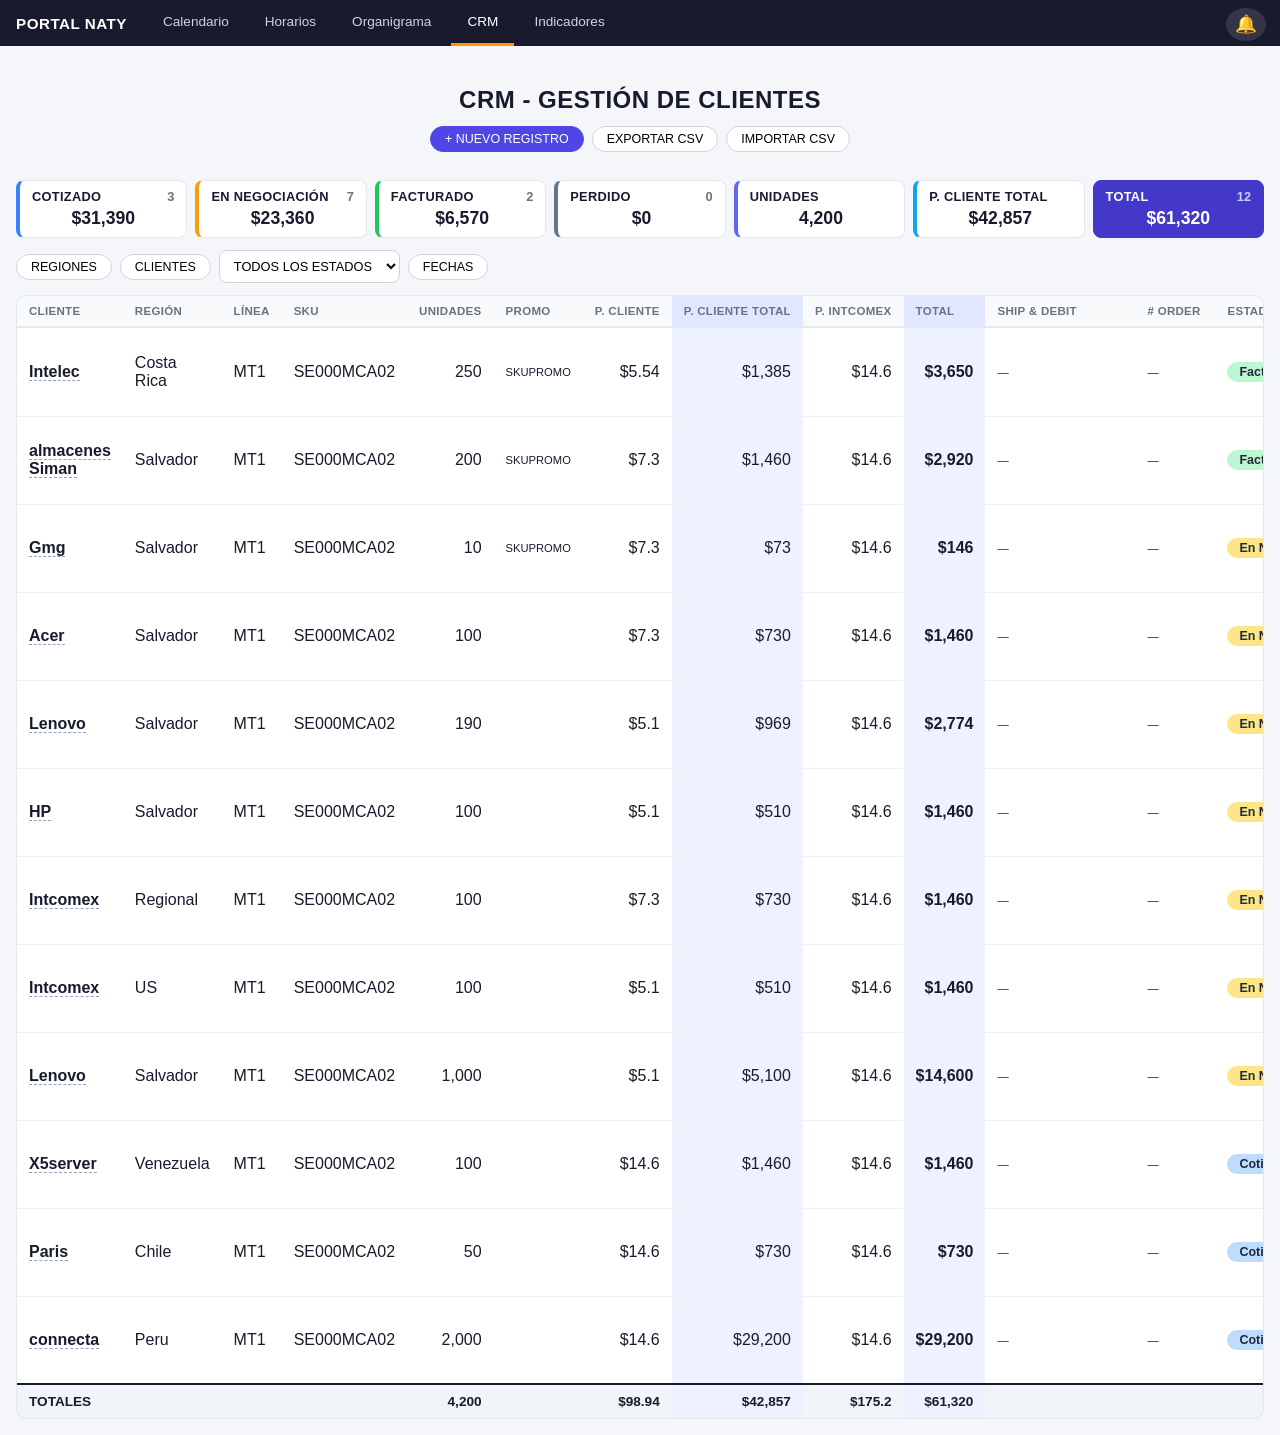
==== commit 1859b188: "style: TOTAL card indigo #4338ca, boton Nuevo Registro #4f46e5, bordes de color en Unidades y P. Cli" ====
--- a/crm.html
+++ b/crm.html
@@ -4,7 +4,7 @@
     <meta charset="UTF-8">
     <meta name="viewport" content="width=device-width, initial-scale=1.0">
     <title>CRM - Clientes</title>
-    <link rel="stylesheet" href="css/styles.css?v=17">
+    <link rel="stylesheet" href="css/styles.css?v=20">
 </head>
 <body>
     <nav id="menu" class="menu-superior"></nav>
@@ -182,10 +182,10 @@
                         <input type="text" id="f-fechaEstado" readonly>
                     </label>
                 </div>
-                <label>Ship and Debit
+                <label class="crm-label-ship">Ship and Debit
                     <textarea id="f-ship" rows="3" maxlength="80" placeholder="12345, 67890, ..."></textarea>
                 </label>
-                <label>Observaciones
+                <label class="crm-label-obs">Observaciones
                     <textarea id="f-obs" rows="4"></textarea>
                 </label>
                 <div class="crm-modal-acciones">
@@ -196,7 +196,7 @@
         </div>
     </div>
 
-    <script src="js/crm.js?v=17"></script>
-    <script src="js/nav.js?v=17"></script>
+    <script src="js/crm.js?v=20"></script>
+    <script src="js/nav.js?v=20"></script>
 </body>
 </html>
--- a/css/styles.css
+++ b/css/styles.css
@@ -178,13 +178,13 @@
 }
 
 .crm-btn-primary {
-    background: #1a1a2e !important;
+    background: #4f46e5 !important;
     color: #fff !important;
-    border-color: #1a1a2e !important;
+    border-color: #4f46e5 !important;
 }
 
 .crm-btn-primary:hover {
-    background: #2d2d4e !important;
+    background: #4338ca !important;
 }
 
 .crm-resumen {
@@ -231,9 +231,9 @@
 }
 
 .crm-resumen-total-item {
-    background: #1a1a2e;
+    background: #4338ca;
     color: #fff;
-    border-color: #1a1a2e;
+    border-color: #4338ca;
 }
 
 .crm-resumen-total-item .crm-resumen-nombre,
@@ -242,7 +242,7 @@
 }
 
 .crm-resumen-total-item .crm-resumen-cant {
-    color: #cbd5e1;
+    color: #c7d2fe;
 }
 
 .crm-filtros {
@@ -438,6 +438,11 @@
     border-bottom-color: #6366f1;
 }
 
+.crm-q1 { color: #1e40af; font-weight: 700; }
+.crm-q2 { color: #166534; font-weight: 700; }
+.crm-q3 { color: #92400e; font-weight: 700; }
+.crm-q4 { color: #9f1239; font-weight: 700; }
+
 .crm-obs-btn {
     border: 1px solid #d0d5dd;
     border-radius: 6px;
@@ -717,6 +722,11 @@
     color: #6b7280;
     gap: 4px;
     margin-top: 12px;
+}
+
+.crm-modal-box > label.crm-label-ship,
+.crm-modal-box > label.crm-label-obs {
+    margin-top: 18px;
 }
 
 .crm-modal-box > label textarea {
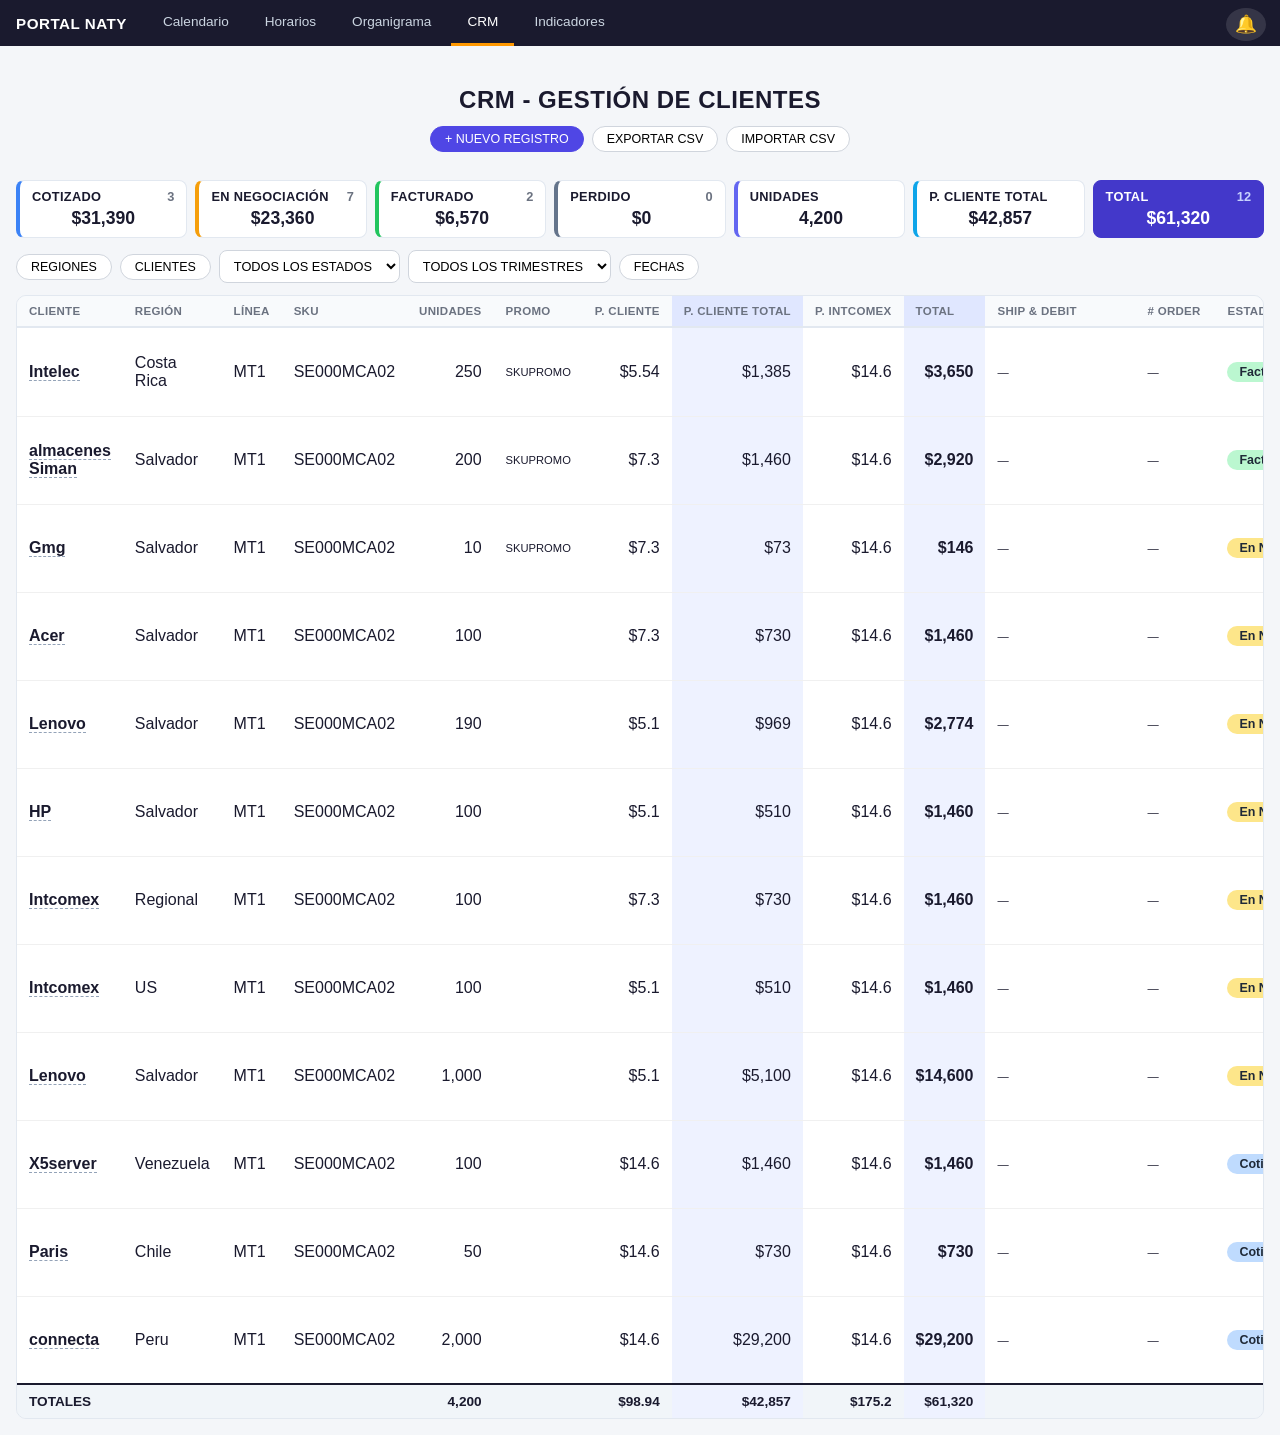
==== commit a6179d5e: "feat: filtro por trimestre Q (Q1-Q4) en el CRM" ====
--- a/crm.html
+++ b/crm.html
@@ -4,7 +4,7 @@
     <meta charset="UTF-8">
     <meta name="viewport" content="width=device-width, initial-scale=1.0">
     <title>CRM - Clientes</title>
-    <link rel="stylesheet" href="css/styles.css?v=20">
+    <link rel="stylesheet" href="css/styles.css?v=21">
 </head>
 <body>
     <nav id="menu" class="menu-superior"></nav>
@@ -31,6 +31,13 @@
                 <div id="filtro-cliente-popup" class="crm-multi-popup" style="display:none"></div>
             </div>
             <select id="filtro-estado"><option value="">TODOS LOS ESTADOS</option></select>
+            <select id="filtro-q">
+                <option value="">TODOS LOS TRIMESTRES</option>
+                <option value="Q1">Q1 (Ene–Mar)</option>
+                <option value="Q2">Q2 (Abr–Jun)</option>
+                <option value="Q3">Q3 (Jul–Sep)</option>
+                <option value="Q4">Q4 (Oct–Dic)</option>
+            </select>
             <div class="crm-fechas-wrap">
                 <button id="crm-fechas-btn" class="filtro-btn">FECHAS <span id="crm-fechas-badge" class="crm-fechas-badge" style="display:none"></span></button>
                 <div id="crm-fechas-popup" class="crm-fechas-popup" style="display:none">
@@ -196,7 +203,7 @@
         </div>
     </div>
 
-    <script src="js/crm.js?v=20"></script>
-    <script src="js/nav.js?v=20"></script>
+    <script src="js/crm.js?v=21"></script>
+    <script src="js/nav.js?v=21"></script>
 </body>
 </html>
